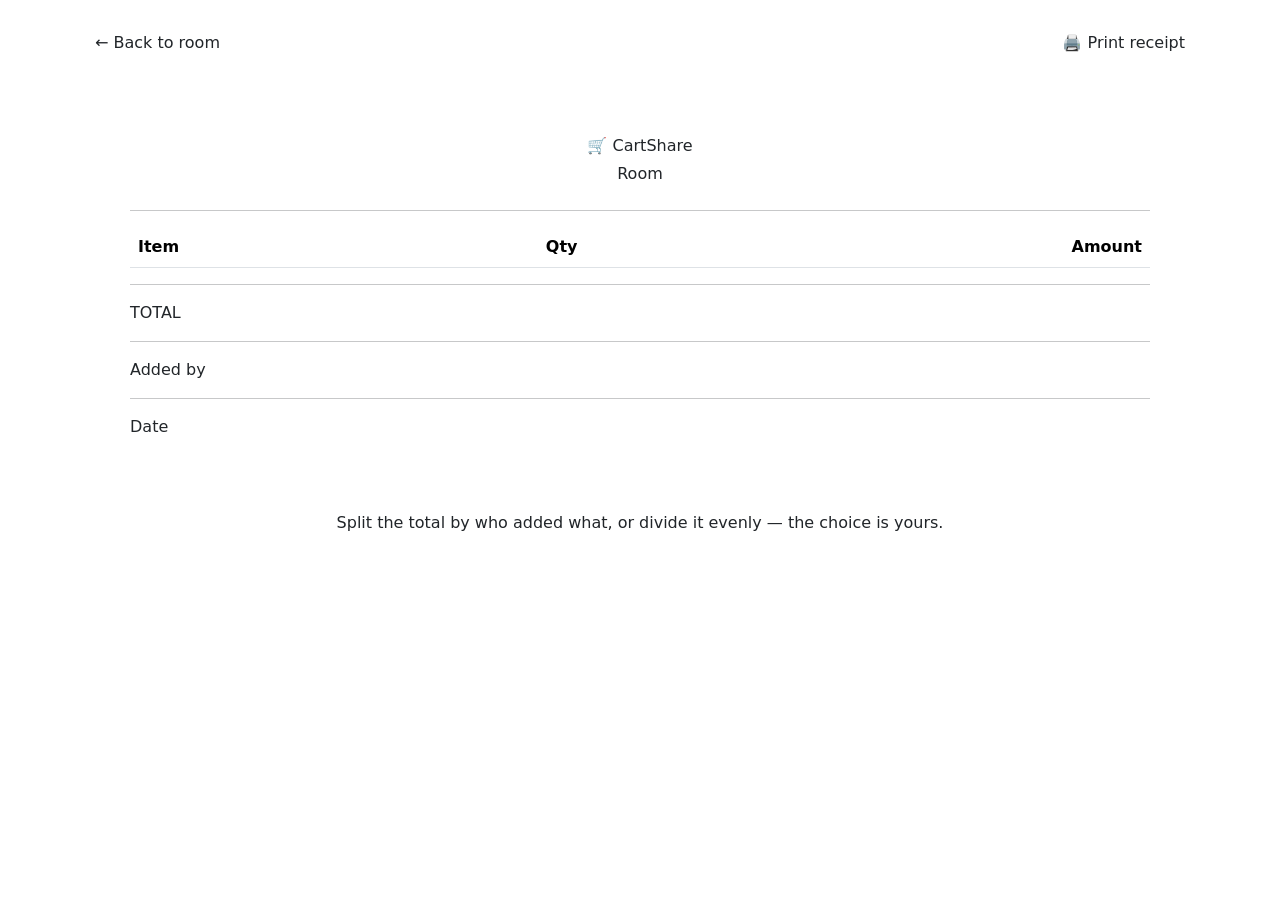
==== receipt.html @ 7046f9d7 "Add files via upload" ====
<!DOCTYPE html>
<html lang="en">
<head>
<meta charset="UTF-8">
<meta name="viewport" content="width=device-width, initial-scale=1.0">
<title>Receipt — CartShare</title>
<link rel="icon" href="data:image/svg+xml,<svg xmlns=%22http://www.w3.org/2000/svg%22 viewBox=%220 0 100 100%22><text y=%22.9em%22 font-size=%2290%22>🧾</text></svg>">
<link href="https://cdn.jsdelivr.net/npm/bootstrap@5.3.3/dist/css/bootstrap.min.css" rel="stylesheet">
<link rel="stylesheet" href="css/style.css">
<link rel="stylesheet" href="css/receipt.css">
</head>
<body>

<div class="container py-4">

  <div class="d-flex justify-content-between align-items-center mb-4 no-print">
    <button id="backBtn" class="btn btn-ghost">&larr; Back to room</button>
    <button id="printBtn" class="btn btn-lime">🖨️ Print receipt</button>
  </div>

  <div class="receipt-sheet card-soft mx-auto p-4 p-md-5">
    <div class="text-center mb-4">
      <div class="brand justify-content-center mb-1">
        <span class="brand-basket">🛒</span>
        <span class="brand-name">Cart<span>Share</span></span>
      </div>
      <div class="footer-note">Room <span id="receiptRoomCode" class="mono fw-700"></span></div>
    </div>

    <hr class="dashed">

    <table class="table receipt-table mb-2">
      <thead>
        <tr>
          <th>Item</th>
          <th class="text-center">Qty</th>
          <th class="text-end">Amount</th>
        </tr>
      </thead>
      <tbody id="receiptBody"></tbody>
    </table>

    <hr class="dashed">

    <div class="d-flex justify-content-between total-line">
      <span class="fw-800">TOTAL</span>
      <span id="receiptTotal" class="fw-800"></span>
    </div>

    <hr class="dashed">

    <div class="mb-2">
      <div class="fw-700 mb-2">Added by</div>
      <ul id="addedByList" class="added-by-list list-unstyled mb-0"></ul>
    </div>

    <hr class="dashed">

    <div class="d-flex justify-content-between footer-note">
      <span>Date</span>
      <span id="receiptDate"></span>
    </div>
  </div>

  <p class="text-center footer-note mt-4 no-print">
    Split the total by who added what, or divide it evenly — the choice is yours.
  </p>
</div>

<script src="js/storage.js"></script>
<script src="js/cart.js"></script>
<script src="js/receipt.js"></script>
</body>
</html>
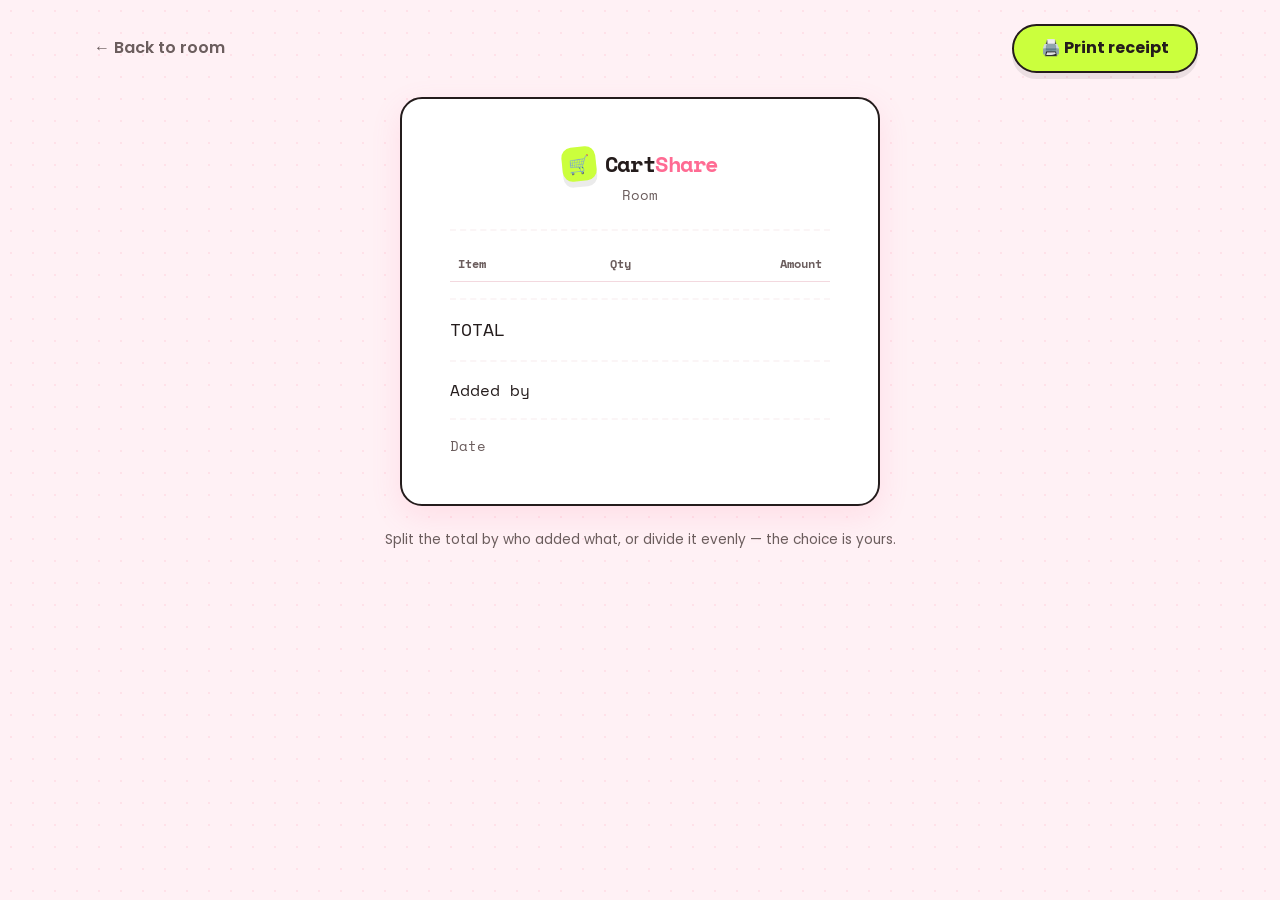
==== commit 0a984e79: "Update receipt.html" ====
--- a/receipt.html
+++ b/receipt.html
@@ -6,8 +6,8 @@
 <title>Receipt — CartShare</title>
 <link rel="icon" href="data:image/svg+xml,<svg xmlns=%22http://www.w3.org/2000/svg%22 viewBox=%220 0 100 100%22><text y=%22.9em%22 font-size=%2290%22>🧾</text></svg>">
 <link href="https://cdn.jsdelivr.net/npm/bootstrap@5.3.3/dist/css/bootstrap.min.css" rel="stylesheet">
-<link rel="stylesheet" href="css/style.css">
-<link rel="stylesheet" href="css/receipt.css">
+<link rel="stylesheet" href="style.css">
+<link rel="stylesheet" href="receipt.css">
 </head>
 <body>
 
@@ -71,4 +71,4 @@
 <script src="js/cart.js"></script>
 <script src="js/receipt.js"></script>
 </body>
-</html>+</html>
--- a/style.css
+++ b/style.css
@@ -0,0 +1,176 @@
+/* ==========================================================================
+   CartShare — Shared Styles
+   Theme: Neon Lime + Peach/Baby Pink
+   ========================================================================== */
+
+@import url('https://fonts.googleapis.com/css2?family=Poppins:wght@400;500;600;700;800&family=Space+Mono:wght@400;700&display=swap');
+
+:root {
+  --lime: #CBFF3D;
+  --lime-dark: #A9E01B;
+  --peach: #FFC7D4;
+  --pink: #FF8FAE;
+  --pink-deep: #FF6B93;
+  --baby-pink: #FFF1F5;
+  --cream: #FFFBF7;
+  --ink: #241C1C;
+  --ink-soft: #6B5D5D;
+  --white: #FFFFFF;
+  --line: #F3D9DF;
+  --radius-lg: 22px;
+  --radius-md: 14px;
+  --radius-sm: 9px;
+  --shadow-card: 0 10px 30px rgba(255, 107, 147, 0.14);
+  --shadow-pop: 0 6px 0 rgba(0, 0, 0, 0.08);
+}
+
+* { box-sizing: border-box; }
+
+html { scroll-behavior: smooth; }
+
+body {
+  font-family: 'Poppins', 'Segoe UI', sans-serif;
+  background-color: var(--baby-pink);
+  background-image:
+    radial-gradient(circle, rgba(255,107,147,0.12) 1.5px, transparent 1.5px);
+  background-size: 22px 22px;
+  color: var(--ink);
+  min-height: 100vh;
+}
+
+.mono { font-family: 'Space Mono', monospace; }
+
+a { color: var(--pink-deep); text-decoration: none; }
+
+/* ---------- Brand mark ---------- */
+.brand {
+  display: inline-flex;
+  align-items: center;
+  gap: 0.55rem;
+  font-weight: 800;
+  font-size: 1.4rem;
+  letter-spacing: -0.02em;
+}
+.brand-basket {
+  width: 34px;
+  height: 34px;
+  border-radius: 10px;
+  background: var(--lime);
+  display: grid;
+  place-items: center;
+  font-size: 1.1rem;
+  box-shadow: var(--shadow-pop);
+  transform: rotate(-6deg);
+}
+.brand-name span { color: var(--pink-deep); }
+
+/* ---------- Buttons ---------- */
+.btn-lime {
+  background-color: var(--lime);
+  border: 2px solid var(--ink);
+  color: var(--ink);
+  font-weight: 700;
+  border-radius: 999px;
+  padding: 0.65rem 1.7rem;
+  box-shadow: var(--shadow-pop);
+  transition: transform 0.12s ease, box-shadow 0.12s ease;
+}
+.btn-lime:hover, .btn-lime:focus {
+  background-color: var(--lime-dark);
+  color: var(--ink);
+  transform: translateY(2px);
+  box-shadow: 0 4px 0 rgba(0,0,0,0.08);
+}
+
+.btn-outline-pink {
+  background: transparent;
+  border: 2px solid var(--pink);
+  color: var(--pink-deep);
+  font-weight: 700;
+  border-radius: 999px;
+  padding: 0.65rem 1.7rem;
+  transition: all 0.12s ease;
+}
+.btn-outline-pink:hover {
+  background: var(--pink);
+  color: var(--white);
+  border-color: var(--pink);
+}
+
+.btn-pink-solid {
+  background: var(--pink-deep);
+  border: 2px solid var(--ink);
+  color: var(--white);
+  font-weight: 700;
+  border-radius: 999px;
+  padding: 0.65rem 1.7rem;
+  box-shadow: var(--shadow-pop);
+  transition: transform 0.12s ease, box-shadow 0.12s ease;
+}
+.btn-pink-solid:hover {
+  background: #ff5686;
+  color: var(--white);
+  transform: translateY(2px);
+  box-shadow: 0 4px 0 rgba(0,0,0,0.08);
+}
+
+.btn-ghost {
+  background: transparent;
+  border: none;
+  color: var(--ink-soft);
+  font-weight: 600;
+}
+.btn-ghost:hover { color: var(--pink-deep); }
+
+/* ---------- Cards ---------- */
+.card-soft {
+  background: var(--white);
+  border-radius: var(--radius-lg);
+  border: 2px solid var(--ink);
+  box-shadow: var(--shadow-card);
+}
+
+.form-control, .form-select {
+  border-radius: var(--radius-sm);
+  border: 2px solid var(--line);
+  padding: 0.65rem 0.9rem;
+}
+.form-control:focus, .form-select:focus {
+  border-color: var(--pink);
+  box-shadow: 0 0 0 3px rgba(255, 143, 174, 0.25);
+}
+
+.form-label {
+  font-weight: 600;
+  font-size: 0.85rem;
+  color: var(--ink-soft);
+  margin-bottom: 0.35rem;
+}
+
+/* ---------- Utility chips ---------- */
+.chip {
+  display: inline-flex;
+  align-items: center;
+  gap: 0.35rem;
+  background: var(--baby-pink);
+  border: 1.5px solid var(--line);
+  border-radius: 999px;
+  padding: 0.3rem 0.8rem;
+  font-size: 0.85rem;
+  font-weight: 600;
+}
+
+.footer-note {
+  color: var(--ink-soft);
+  font-size: 0.85rem;
+}
+
+/* ---------- Focus accessibility ---------- */
+a:focus-visible, button:focus-visible, input:focus-visible {
+  outline: 3px solid var(--pink-deep);
+  outline-offset: 2px;
+}
+
+@media (prefers-reduced-motion: reduce) {
+  * { transition: none !important; animation: none !important; }
+}
--- a/receipt.css
+++ b/receipt.css
@@ -0,0 +1,47 @@
+.receipt-sheet {
+  max-width: 480px;
+  font-family: 'Space Mono', monospace;
+}
+
+.dashed {
+  border: none;
+  border-top: 2px dashed var(--line);
+  margin: 1rem 0;
+}
+
+.receipt-table th {
+  font-size: 0.75rem;
+  color: var(--ink-soft);
+  border-bottom: 1.5px solid var(--line);
+  font-weight: 700;
+}
+.receipt-table td {
+  border-bottom: none;
+  padding-top: 0.4rem;
+  padding-bottom: 0.4rem;
+}
+.receipt-table td:last-child, .receipt-table th:last-child { text-align: right; }
+.receipt-table td:nth-child(2), .receipt-table th:nth-child(2) { text-align: center; }
+
+.total-line {
+  font-size: 1.15rem;
+}
+
+.added-by-list li {
+  font-size: 0.9rem;
+  padding: 0.2rem 0;
+}
+
+/* ---------- Print ---------- */
+@media print {
+  body {
+    background: none !important;
+  }
+  .no-print { display: none !important; }
+  .receipt-sheet {
+    box-shadow: none !important;
+    border: none !important;
+    max-width: 100%;
+  }
+  .container { padding: 0 !important; }
+}
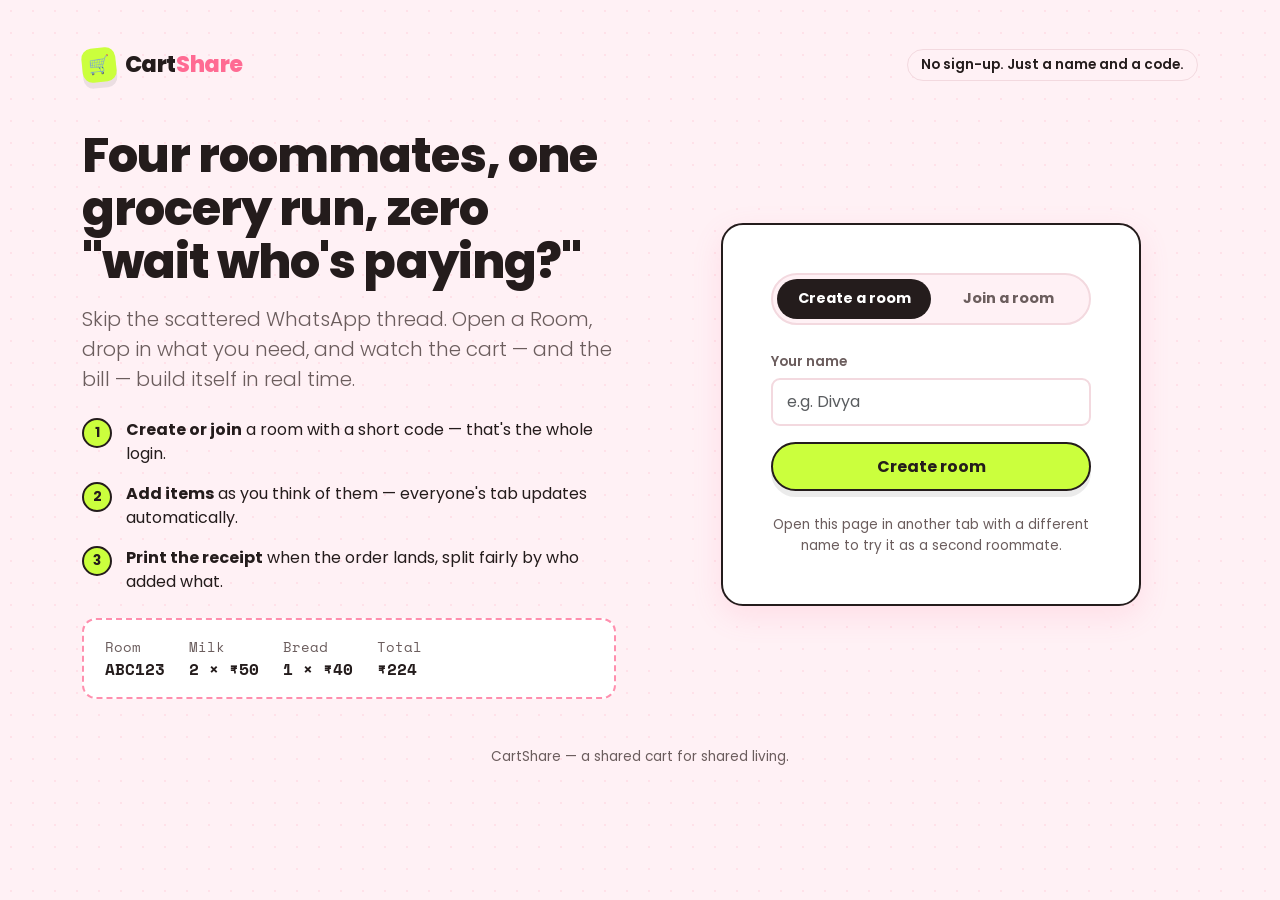
==== commit 4f2aa4d8: "Update receipt.html" ====
--- a/receipt.html
+++ b/receipt.html
@@ -67,8 +67,8 @@
   </p>
 </div>
 
-<script src="js/storage.js"></script>
-<script src="js/cart.js"></script>
-<script src="js/receipt.js"></script>
+<script src="storage.js"></script>
+<script src="cart.js"></script>
+<script src="receipt.js"></script>
 </body>
 </html>
